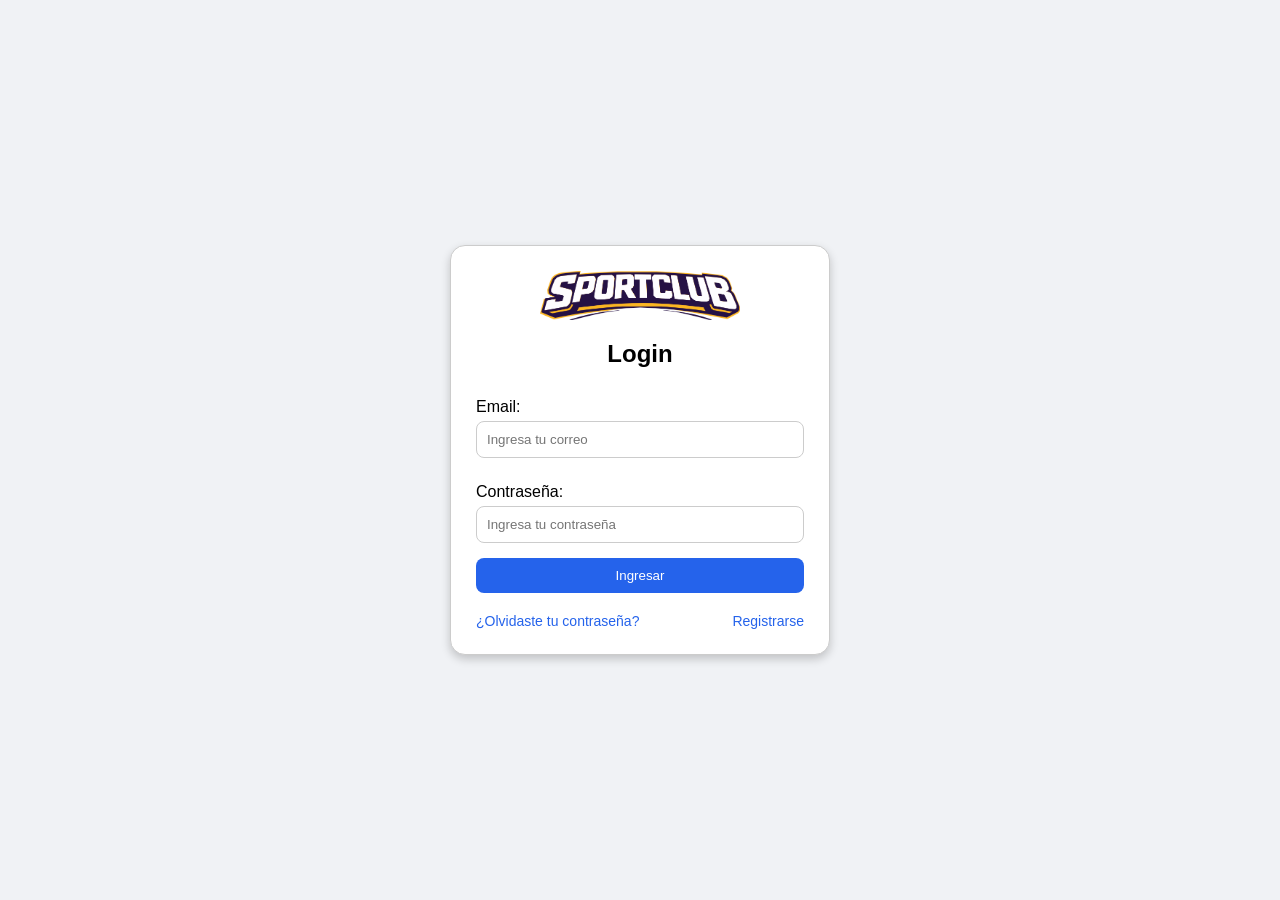
==== index.html @ 7dfd1ebc "Proyecto Login SportClub" ====
<!DOCTYPE html>
<html lang="es">

<head>

<meta charset="UTF-8">
<meta name="viewport" content="width=device-width, initial-scale=1.0">

<title>SportClub Login</title>

<link rel="stylesheet" href="style.css">

</head>

<body>

<div class="contenedor">

<div class="card">

<img src="./img/logo.png" class="logo">

<h2>Login</h2>

<form>

<label>Email:</label>

<input type="email"
placeholder="Ingresa tu correo">

<label>Contraseña:</label>

<input type="password"
placeholder="Ingresa tu contraseña">

<button>

Ingresar

</button>

</form>

<div class="links">

<a href="#">
¿Olvidaste tu contraseña?
</a>

<a href="#">
Registrarse
</a>

</div>

</div>

</div>

</body>
</html>
---- style.css ----
*{

margin:0;
padding:0;
box-sizing:border-box;

}

body{

font-family:Arial,sans-serif;

background-color:#f0f2f5;

display:flex;

justify-content:center;

align-items:center;

height:100vh;

}

.card{

width:380px;

background:white;

padding:25px;

border-radius:15px;

border:1px solid #ccc;

box-shadow:0px 4px 10px rgba(0,0,0,0.2);

}

.logo{

width:200px;

display:block;

margin:auto;

margin-bottom:20px;

}

h2{

text-align:center;

margin-bottom:20px;

}

form{

display:flex;

flex-direction:column;

}

label{

margin-bottom:5px;

margin-top:10px;

}

input{

padding:10px;

border:1px solid #ccc;

border-radius:8px;

margin-bottom:15px;

}

button{

padding:10px;

background:#2563eb;

color:white;

border:none;

border-radius:8px;

cursor:pointer;

}

button:hover{

background:#1d4ed8;

}

.links{

margin-top:20px;

display:flex;

justify-content:space-between;

}

.links a{

text-decoration:none;

color:#2563eb;

font-size:14px;

}
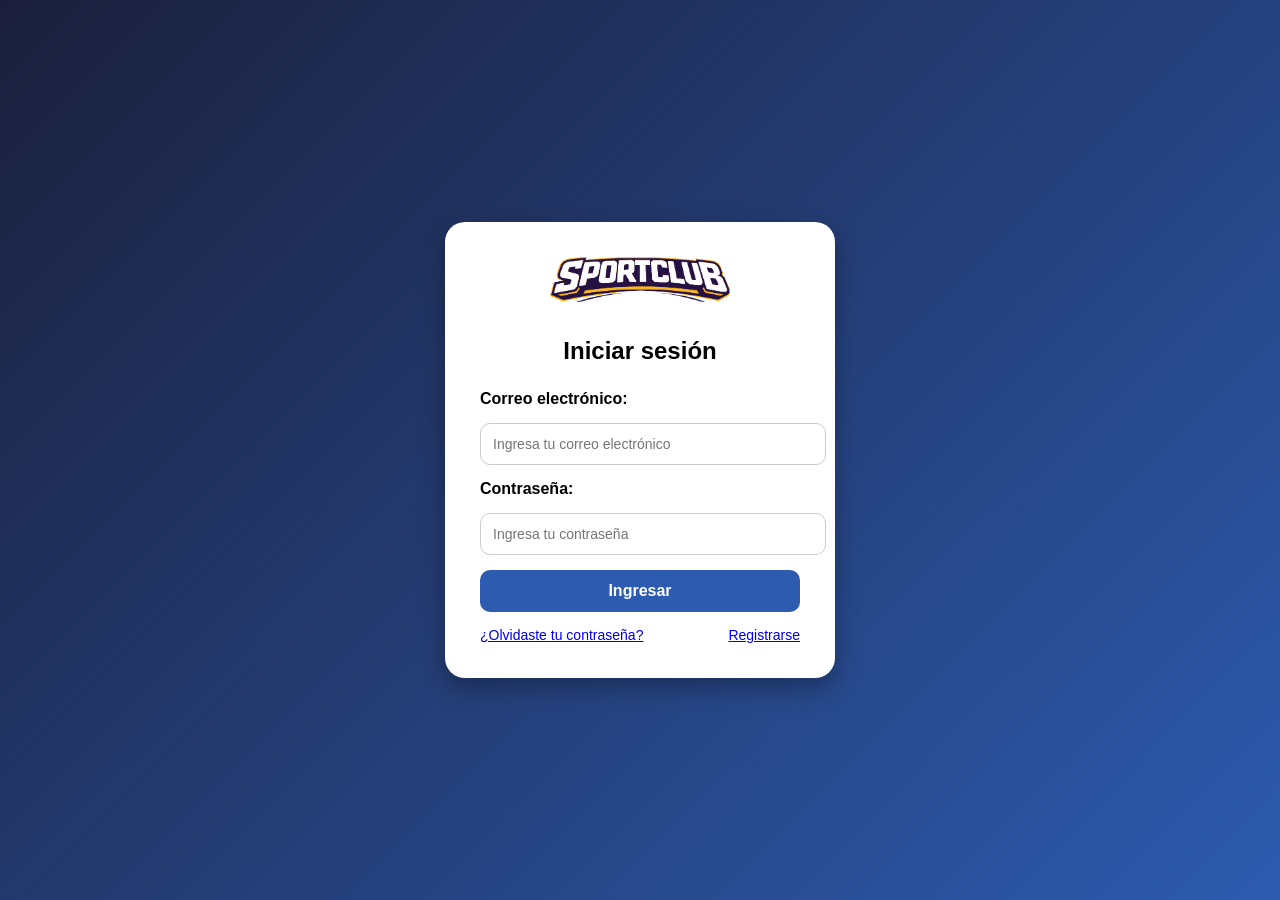
==== commit 65765987: "Mejorando diseño del login" ====
--- a/index.html
+++ b/index.html
@@ -20,38 +20,18 @@
 
 <img src="./img/logo.png" class="logo">
 
-<h2>Login</h2>
+<h2>Iniciar sesión</h2>
 
-<form>
-
-<label>Email:</label>
-
-<input type="email"
-placeholder="Ingresa tu correo">
+<label>Correo electrónico:</label>
+<input type="email" placeholder="Ingresa tu correo electrónico">
 
 <label>Contraseña:</label>
-
-<input type="password"
-placeholder="Ingresa tu contraseña">
-
-<button>
-
-Ingresar
-
-</button>
-
-</form>
+<input type="password" placeholder="Ingresa tu contraseña">
+<button>Ingresar</button>
 
 <div class="links">
-
-<a href="#">
-¿Olvidaste tu contraseña?
-</a>
-
-<a href="#">
-Registrarse
-</a>
-
+    <a href="#">¿Olvidaste tu contraseña?</a>
+    <a href="#">Registrarse</a>
 </div>
 
 </div>
--- a/style.css
+++ b/style.css
@@ -1,129 +1,83 @@
-*{
+body{
+    margin:0;
+    padding:0;
+    font-family:Arial,sans-serif;
 
-margin:0;
-padding:0;
-box-sizing:border-box;
+    display:flex;
+    justify-content:center;
+    align-items:center;
+    height:100vh;
 
-}
-
-body{
-
-font-family:Arial,sans-serif;
-
-background-color:#f0f2f5;
-
-display:flex;
-
-justify-content:center;
-
-align-items:center;
-
-height:100vh;
-
+    background: linear-gradient(135deg, #1b1f3b, #2d5baf);
 }
 
 .card{
+    background:white;
+    padding:35px;
+    width:320px;
 
-width:380px;
+    border-radius:20px;
 
-background:white;
+    box-shadow:0 10px 25px rgba(0,0,0,0.3);
 
-padding:25px;
-
-border-radius:15px;
-
-border:1px solid #ccc;
-
-box-shadow:0px 4px 10px rgba(0,0,0,0.2);
-
+    display:flex;
+    flex-direction:column;
+    gap:15px;
 }
 
-.logo{
-
-width:200px;
-
-display:block;
-
-margin:auto;
-
-margin-bottom:20px;
-
+.card img{
+    width:180px;
+    margin:0 auto;
 }
 
-h2{
-
-text-align:center;
-
-margin-bottom:20px;
-
+.card h2{
+    text-align:center;
+    margin-bottom:10px;
 }
 
-form{
-
-display:flex;
-
-flex-direction:column;
-
+.card label{
+    font-weight:bold;
 }
 
-label{
+.card input{
+    width:100%;
+    padding:12px;
 
-margin-bottom:5px;
+    border-radius:10px;
+    border:1px solid #ccc;
 
-margin-top:10px;
+    font-size:14px;
+}
+.card input:focus{
+    outline:none;
+    border:1px solid #2d5baf;
 
+    box-shadow:0 0 5px rgba(45,91,175,0.5);
 }
 
-input{
+.card button{
+    width:100%;
+    padding:12px;
 
-padding:10px;
+    background:#2d5baf;
+    color:white;
 
-border:1px solid #ccc;
+    border:none;
+    border-radius:10px;
 
-border-radius:8px;
+    font-size:16px;
+    font-weight:bold;
 
-margin-bottom:15px;
-
+    cursor:pointer;
 }
 
-button{
-
-padding:10px;
-
-background:#2563eb;
-
-color:white;
-
-border:none;
-
-border-radius:8px;
-
-cursor:pointer;
-
-}
-
-button:hover{
-
-background:#1d4ed8;
-
+.card button:hover{
+    background:#1b1f3b;
 }
 
 .links{
+    display:flex;
+    justify-content:space-between;
 
-margin-top:20px;
-
-display:flex;
-
-justify-content:space-between;
-
-}
-
-.links a{
-
-text-decoration:none;
-
-color:#2563eb;
-
-font-size:14px;
-
+    font-size:14px;
 }
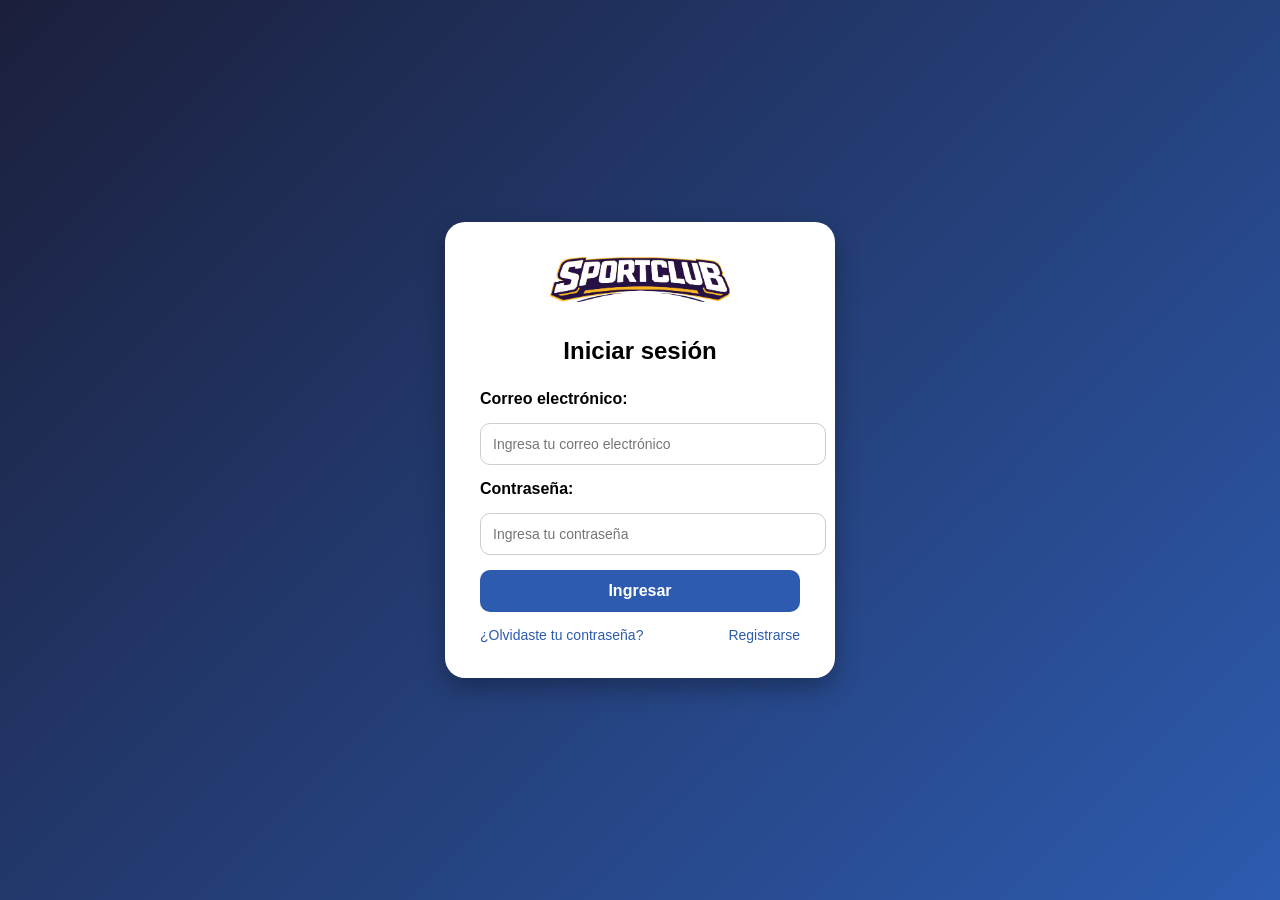
==== commit 9e5fe7fc: "Proyecto login y registro terminado" ====
--- a/index.html
+++ b/index.html
@@ -8,7 +8,7 @@
 
 <title>SportClub Login</title>
 
-<link rel="stylesheet" href="style.css">
+<link rel="stylesheet" href="./css/style.css">
 
 </head>
 
@@ -23,15 +23,20 @@
 <h2>Iniciar sesión</h2>
 
 <label>Correo electrónico:</label>
-<input type="email" placeholder="Ingresa tu correo electrónico">
+<input type="email"
+placeholder="Ingresa tu correo electrónico"
+required>
 
 <label>Contraseña:</label>
-<input type="password" placeholder="Ingresa tu contraseña">
+<input type="password"
+placeholder="Ingresa tu contraseña"
+required
+minlength="6">
 <button>Ingresar</button>
 
 <div class="links">
     <a href="#">¿Olvidaste tu contraseña?</a>
-    <a href="#">Registrarse</a>
+    <a href="./auth/register.html">Registrarse</a>
 </div>
 
 </div>
--- a/css/style.css
+++ b/css/style.css
@@ -0,0 +1,110 @@
+body{
+    margin:0;
+    padding:0;
+    font-family:Arial,sans-serif;
+
+    display:flex;
+    justify-content:center;
+    align-items:center;
+    height:100vh;
+
+    background: linear-gradient(135deg, #1b1f3b, #2d5baf);
+}
+
+.card{
+    background:white;
+    padding:35px;
+    width:320px;
+
+    border-radius:20px;
+
+    box-shadow:0 10px 25px rgba(0,0,0,0.3);
+
+    display:flex;
+    flex-direction:column;
+    gap:15px;
+}
+
+.card img{
+    width:180px;
+    margin:0 auto;
+}
+
+.card h2{
+    text-align:center;
+    margin-bottom:10px;
+}
+
+.card label{
+    font-weight:bold;
+}
+
+.card input{
+    width:100%;
+    padding:12px;
+
+    border-radius:10px;
+    border:1px solid #ccc;
+
+    font-size:14px;
+}
+.card input:focus{
+    outline:none;
+    border:1px solid #2d5baf;
+
+    box-shadow:0 0 5px rgba(45,91,175,0.5);
+}
+
+.card button{
+    width:100%;
+    padding:12px;
+
+    background:#2d5baf;
+    color:white;
+
+    border:none;
+    border-radius:10px;
+
+    font-size:16px;
+    font-weight:bold;
+
+    cursor:pointer;
+    transition:0.3s;
+}
+
+.card button:hover{
+    background:#1b1f3b;
+}
+
+.links{
+    display:flex;
+    justify-content:space-between;
+
+    font-size:14px;
+}
+.links a{
+    text-decoration:none;
+    color:#2d5baf;
+
+    transition:0.3s;
+}
+
+.links a:hover{
+    color:#1b1f3b;
+}
+@media(max-width:480px){
+
+    .card{
+        width:90%;
+        padding:25px;
+    }
+
+    .card h2{
+        font-size:28px;
+    }
+
+    .card img{
+        width:150px;
+    }
+
+}
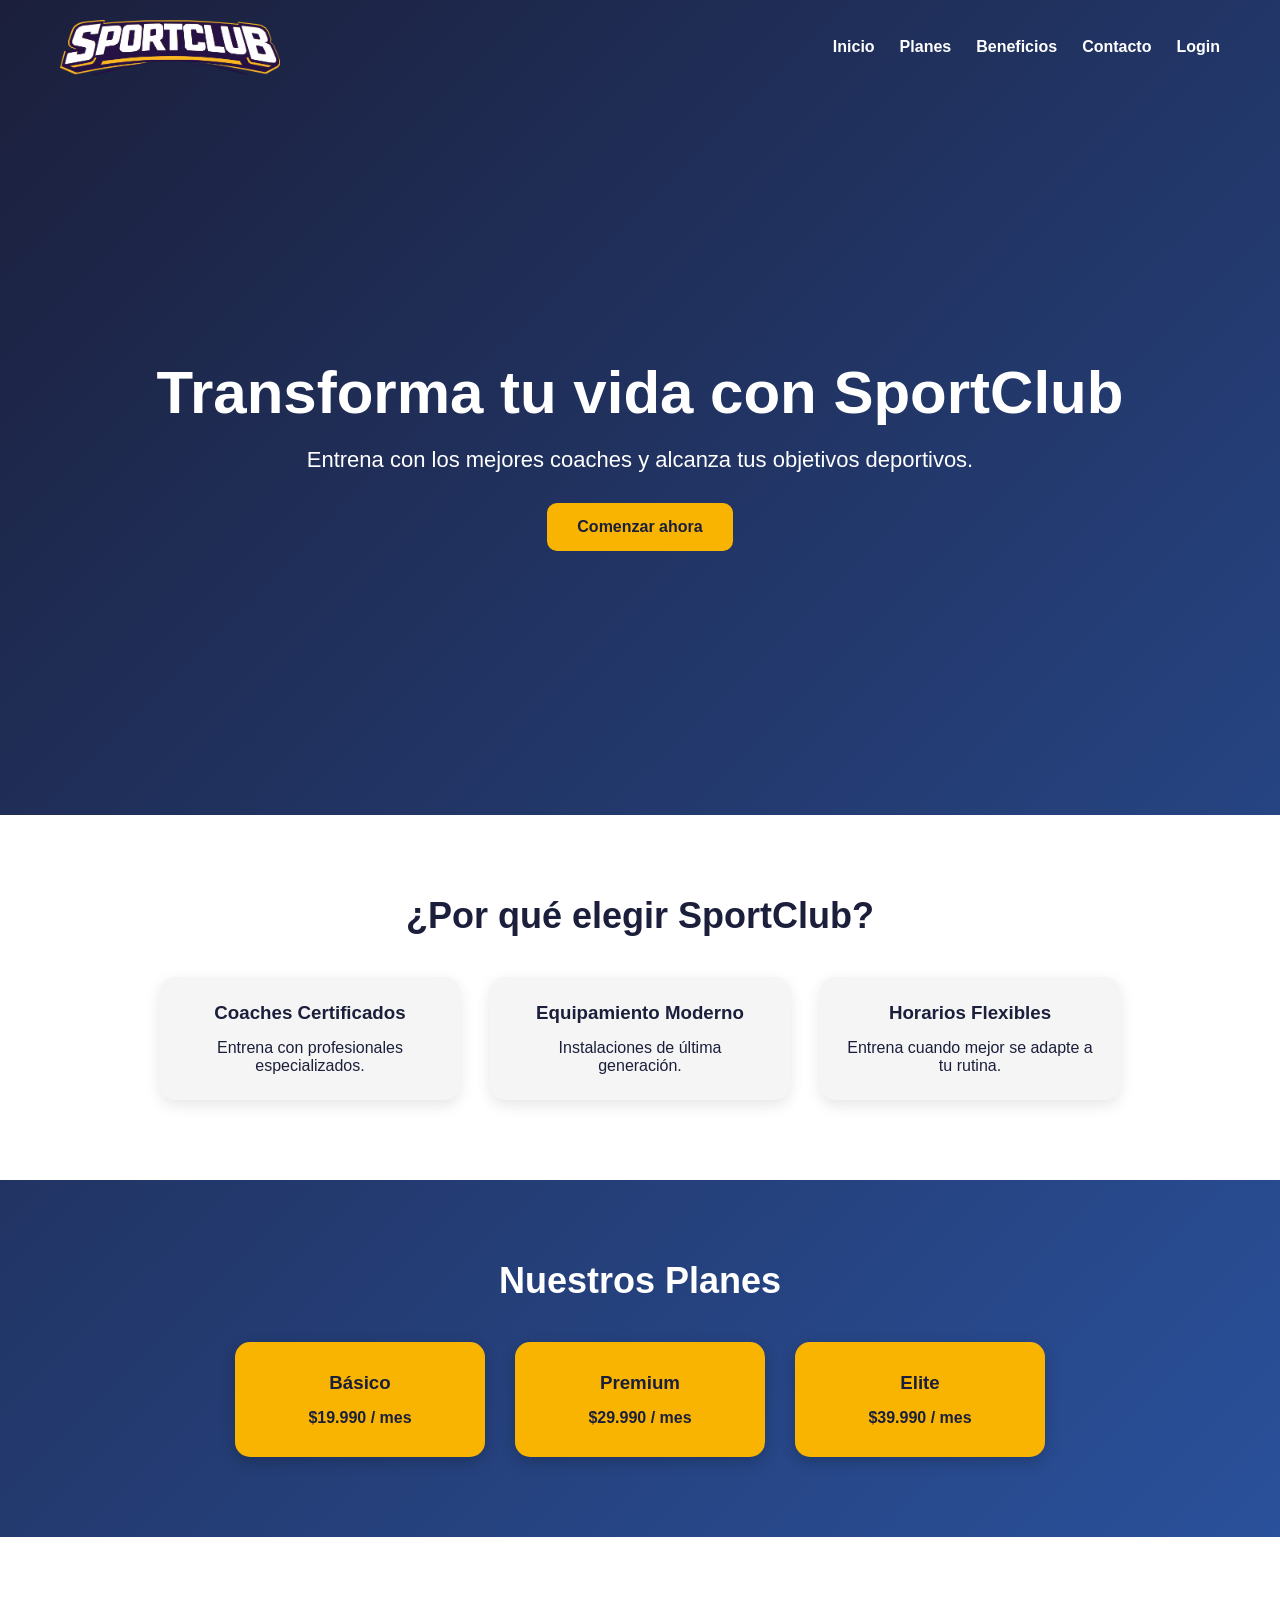
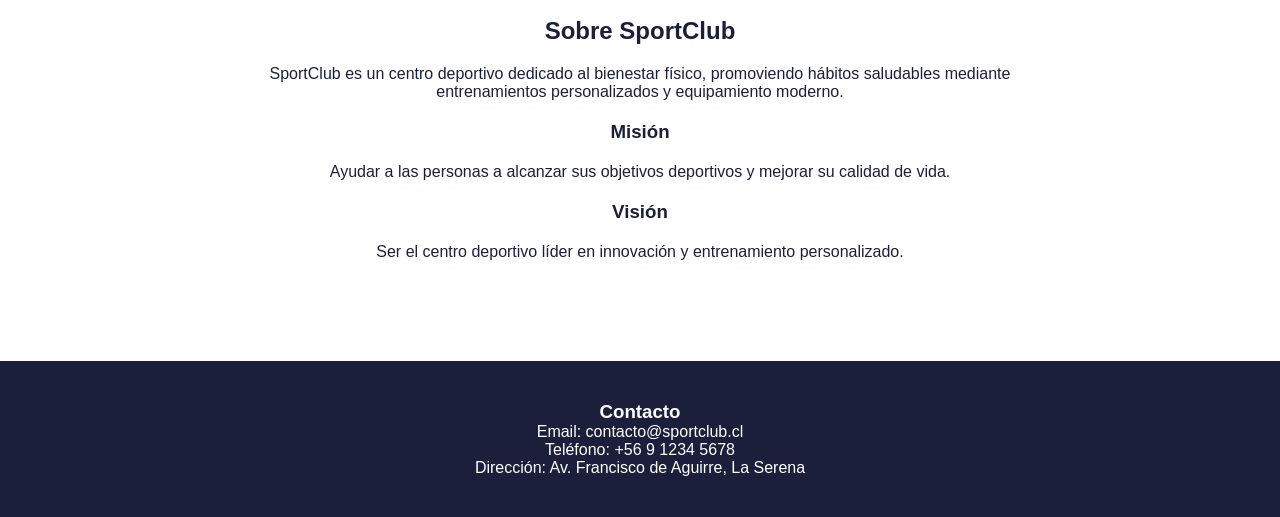
==== commit 1d959c68: "Landing page, login y registro terminados" ====
--- a/index.html
+++ b/index.html
@@ -1,47 +1,128 @@
 <!DOCTYPE html>
 <html lang="es">
+<head>
+    <meta charset="UTF-8">
+    <meta name="viewport" content="width=device-width, initial-scale=1.0">
+    <title>SportClub</title>
 
-<head>
-
-<meta charset="UTF-8">
-<meta name="viewport" content="width=device-width, initial-scale=1.0">
-
-<title>SportClub Login</title>
-
-<link rel="stylesheet" href="./css/style.css">
-
+    <link rel="stylesheet" href="./css/style.css">
 </head>
 
 <body>
 
-<div class="contenedor">
+<header>
+    <img src="./img/logo.png" alt="SportClub">
 
-<div class="card">
+    <nav>
+        <a href="#inicio">Inicio</a>
+        <a href="#planes">Planes</a>
+        <a href="#beneficios">Beneficios</a>
+        <a href="#contacto">Contacto</a>
+        <a href="./pages/login.html">Login</a>
+    </nav>
+</header>
 
-<img src="./img/logo.png" class="logo">
+<section class="hero" id="inicio">
 
-<h2>Iniciar sesión</h2>
+    <h1>Transforma tu vida con SportClub</h1>
 
-<label>Correo electrónico:</label>
-<input type="email"
-placeholder="Ingresa tu correo electrónico"
-required>
+    <p>
+        Entrena con los mejores coaches y alcanza tus objetivos deportivos.
+    </p>
 
-<label>Contraseña:</label>
-<input type="password"
-placeholder="Ingresa tu contraseña"
-required
-minlength="6">
-<button>Ingresar</button>
+    <a href="./pages/login.html">
+        Comenzar ahora
+    </a>
 
-<div class="links">
-    <a href="#">¿Olvidaste tu contraseña?</a>
-    <a href="./auth/register.html">Registrarse</a>
-</div>
+</section>
 
-</div>
+<section class="beneficios" id="beneficios">
 
-</div>
+    <h2>¿Por qué elegir SportClub?</h2>
+
+    <div class="beneficios-grid">
+
+        <div class="beneficio">
+            <h3>Coaches Certificados</h3>
+            <p>Entrena con profesionales especializados.</p>
+        </div>
+
+        <div class="beneficio">
+            <h3>Equipamiento Moderno</h3>
+            <p>Instalaciones de última generación.</p>
+        </div>
+
+        <div class="beneficio">
+            <h3>Horarios Flexibles</h3>
+            <p>Entrena cuando mejor se adapte a tu rutina.</p>
+        </div>
+
+    </div>
+
+</section>
+
+<section class="planes" id="planes">
+
+    <h2>Nuestros Planes</h2>
+
+    <div class="planes-grid">
+
+        <div class="plan">
+            <h3>Básico</h3>
+            <p>$19.990 / mes</p>
+        </div>
+
+        <div class="plan">
+            <h3>Premium</h3>
+            <p>$29.990 / mes</p>
+        </div>
+
+        <div class="plan">
+            <h3>Elite</h3>
+            <p>$39.990 / mes</p>
+        </div>
+
+    </div>
+
+</section>
+
+<section class="nosotros">
+
+    <h2>Sobre SportClub</h2>
+
+    <p>
+        SportClub es un centro deportivo dedicado al bienestar físico,
+        promoviendo hábitos saludables mediante entrenamientos
+        personalizados y equipamiento moderno.
+    </p>
+
+    <h3>Misión</h3>
+
+    <p>
+        Ayudar a las personas a alcanzar sus objetivos deportivos y mejorar
+        su calidad de vida.
+    </p>
+
+    <h3>Visión</h3>
+
+    <p>
+        Ser el centro deportivo líder en innovación y entrenamiento
+        personalizado.
+    </p>
+
+</section>
+
+<footer id="contacto">
+
+    <h3>Contacto</h3>
+
+    <p>Email: contacto@sportclub.cl</p>
+
+    <p>Teléfono: +56 9 1234 5678</p>
+
+    <p>Dirección: Av. Francisco de Aguirre, La Serena</p>
+
+</footer>
 
 </body>
 </html>
--- a/css/style.css
+++ b/css/style.css
@@ -1,25 +1,172 @@
-body{
+*{
     margin:0;
     padding:0;
-    font-family:Arial,sans-serif;
-
-    display:flex;
-    justify-content:center;
+    box-sizing:border-box;
+}
+
+body{
+    font-family:Arial, sans-serif;
+    background:linear-gradient(135deg,#1b1f3b,#2d5baf);
+}
+
+header{
+    display:flex;
+    justify-content:space-between;
     align-items:center;
-    height:100vh;
-
-    background: linear-gradient(135deg, #1b1f3b, #2d5baf);
+    width:100%;
+    padding:20px 60px;
+}
+
+header img{
+    width:220px;
+}
+
+nav{
+    display:flex;
+    gap:25px;
+}
+
+nav a{
+    color:white;
+    text-decoration:none;
+    font-weight:bold;
+    transition:0.3s;
+}
+
+nav a:hover{
+    color:#f8b400;
+}
+
+.hero{
+    min-height:80vh;
+    display:flex;
+    flex-direction:column;
+    justify-content:center;
+    align-items:center;
+    text-align:center;
+    color:white;
+    padding:40px;
+}
+
+.hero h1{
+    font-size:60px;
+    margin-bottom:20px;
+}
+
+.hero p{
+    font-size:22px;
+    margin-bottom:30px;
+}
+
+.hero a{
+    background:#f8b400;
+    color:#1b1f3b;
+    padding:15px 30px;
+    border-radius:10px;
+    text-decoration:none;
+    font-weight:bold;
+    transition:0.3s;
+}
+
+.hero a:hover{
+    opacity:0.9;
+}
+
+.beneficios{
+    background:white;
+    color:#1b1f3b;
+    padding:80px 40px;
+    text-align:center;
+}
+
+.beneficios h2{
+    margin-bottom:40px;
+    font-size:36px;
+}
+
+.beneficios-grid{
+    display:flex;
+    justify-content:center;
+    gap:30px;
+    flex-wrap:wrap;
+}
+
+.beneficio{
+    background:#f5f5f5;
+    width:300px;
+    padding:25px;
+    border-radius:15px;
+    box-shadow:0 5px 15px rgba(0,0,0,0.1);
+}
+
+.beneficio h3{
+    margin-bottom:15px;
+}
+
+.planes{
+    padding:80px 40px;
+    text-align:center;
+    color:white;
+}
+
+.planes h2{
+    margin-bottom:40px;
+    font-size:36px;
+}
+
+.planes-grid{
+    display:flex;
+    justify-content:center;
+    gap:30px;
+    flex-wrap:wrap;
+}
+
+.plan{
+    width:250px;
+    padding:30px;
+    background:#f8b400;
+    color:#1b1f3b;
+    border-radius:15px;
+    font-weight:bold;
+    box-shadow:0 5px 15px rgba(0,0,0,0.2);
+}
+
+.plan h3{
+    margin-bottom:15px;
+}
+
+.nosotros{
+    background:white;
+    color:#1b1f3b;
+    padding:80px 40px;
+    text-align:center;
+}
+
+.nosotros p{
+    max-width:800px;
+    margin:20px auto;
+}
+
+footer{
+    background:#1b1f3b;
+    color:white;
+    text-align:center;
+    padding:40px 20px;
+}
+.contenedor{
+    display:flex;
+    justify-content:center;
+    align-items:center;
+    min-height:100vh;
+    width:100%;
 }
 
 .card{
     background:white;
+    width:380px;
     padding:35px;
-    width:320px;
-
     border-radius:20px;
-
     box-shadow:0 10px 25px rgba(0,0,0,0.3);
-
     display:flex;
     flex-direction:column;
     gap:15px;
@@ -33,43 +180,38 @@
 .card h2{
     text-align:center;
     margin-bottom:10px;
+    color:#1b1f3b;
 }
 
 .card label{
     font-weight:bold;
+    color:#1b1f3b;
 }
 
 .card input{
     width:100%;
     padding:12px;
-
+    border:1px solid #ccc;
     border-radius:10px;
-    border:1px solid #ccc;
-
     font-size:14px;
 }
+
 .card input:focus{
     outline:none;
     border:1px solid #2d5baf;
-
     box-shadow:0 0 5px rgba(45,91,175,0.5);
 }
 
 .card button{
     width:100%;
     padding:12px;
-
     background:#2d5baf;
     color:white;
-
     border:none;
     border-radius:10px;
-
     font-size:16px;
     font-weight:bold;
-
     cursor:pointer;
-    transition:0.3s;
 }
 
 .card button:hover{
@@ -79,19 +221,38 @@
 .links{
     display:flex;
     justify-content:space-between;
-
-    font-size:14px;
-}
+}
+
 .links a{
     text-decoration:none;
     color:#2d5baf;
-
-    transition:0.3s;
 }
 
 .links a:hover{
     color:#1b1f3b;
 }
+
+@media(max-width:768px){
+
+    header{
+        flex-direction:column;
+        gap:20px;
+    }
+
+    nav{
+        flex-wrap:wrap;
+        justify-content:center;
+    }
+
+    .hero h1{
+        font-size:40px;
+    }
+
+    .hero p{
+        font-size:18px;
+    }
+}
+
 @media(max-width:480px){
 
     .card{
@@ -99,12 +260,7 @@
         padding:25px;
     }
 
-    .card h2{
-        font-size:28px;
-    }
-
     .card img{
         width:150px;
     }
-
 }
